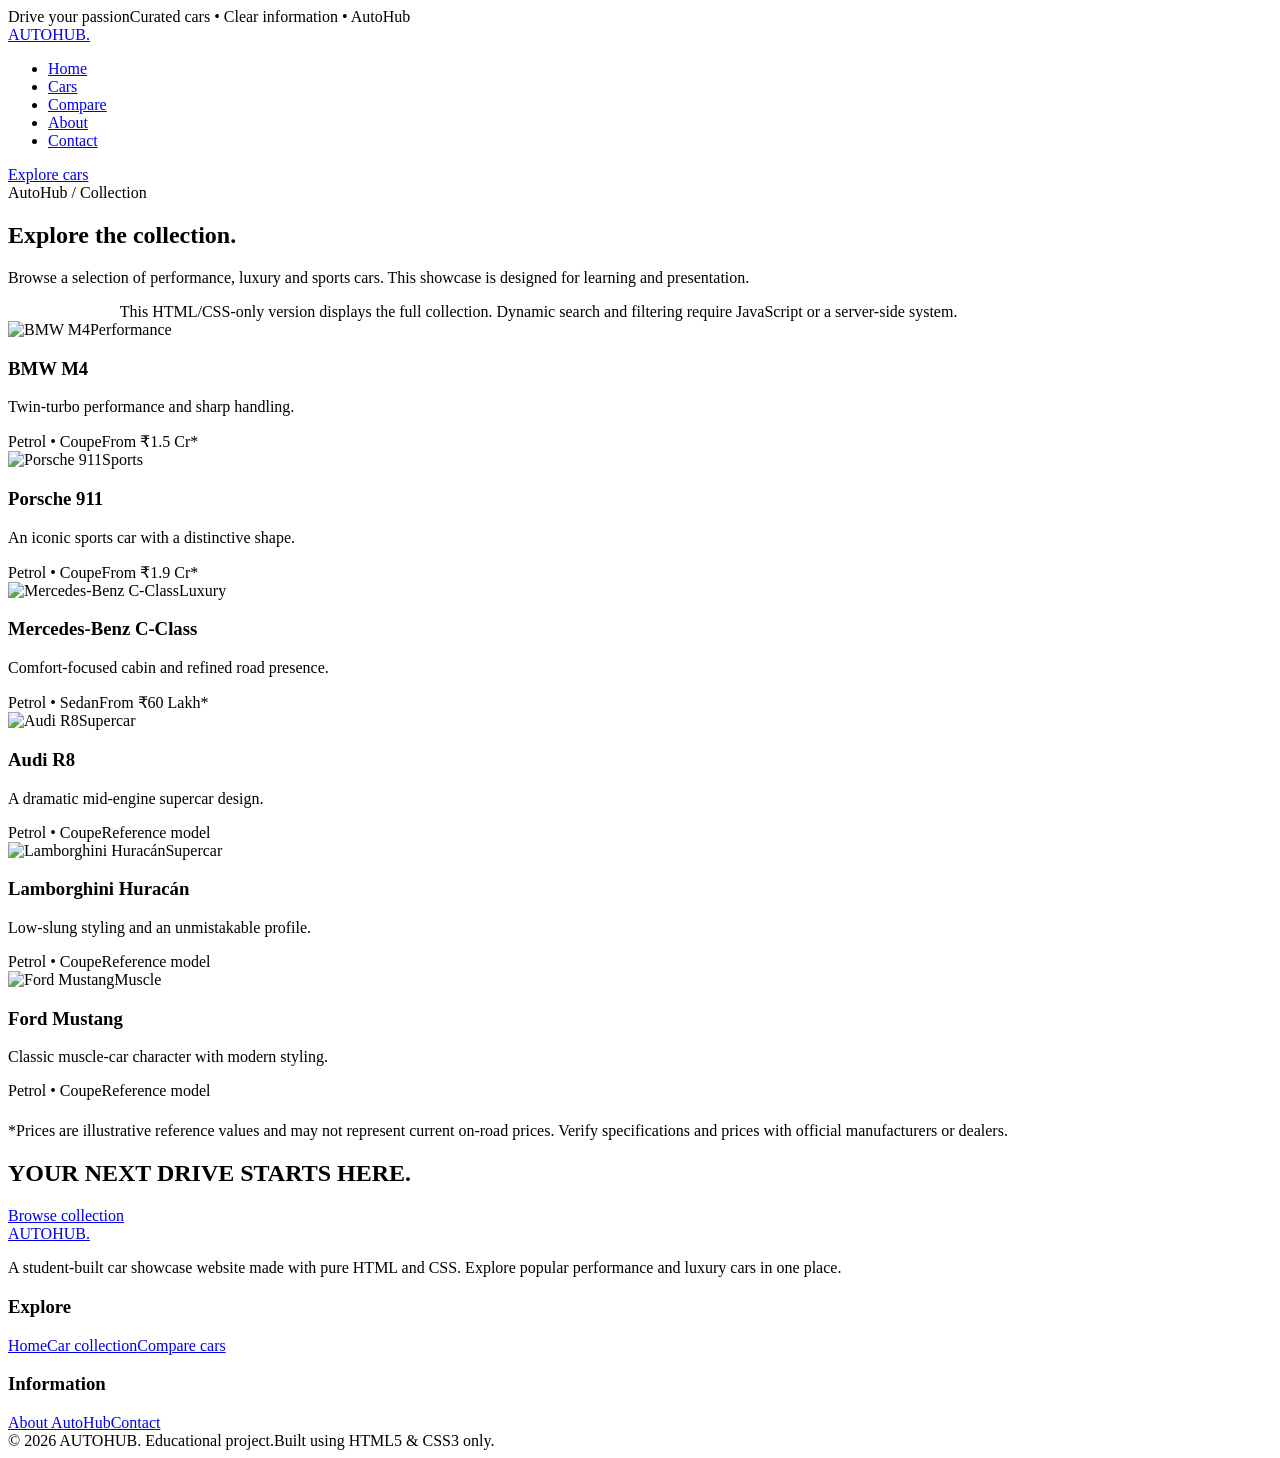
==== cars.html @ c57be039 "Add AUTOHUB cars.html" ====
<!DOCTYPE html>
<html lang="en">
<head>
  <meta charset="UTF-8">
  <meta name="viewport" content="width=device-width, initial-scale=1.0">
  <meta name="description" content="AUTOHUB car showcase website">
  <title>Car Collection | AUTOHUB</title>
  <link rel="stylesheet" href="css/style.css">
</head>
<body>

<div class="topbar"><div class="container topbar-inner"><span>Drive your passion</span><span>Curated cars • Clear information • AutoHub</span></div></div>
<header><div class="container nav">
  <a class="logo" href="index.html">AUTO<span>HUB</span>.</a>
  <ul class="nav-links"><li><a class="" href="index.html">Home</a></li><li><a class="active" href="cars.html">Cars</a></li><li><a class="" href="compare.html">Compare</a></li><li><a class="" href="about.html">About</a></li><li><a class="" href="contact.html">Contact</a></li></ul>
  <a class="nav-cta" href="cars.html">Explore cars</a>
</div></header>

<main>
<section class="page-hero"><div class="container page-heading"><div class="breadcrumb">AutoHub / Collection</div><h1>Explore the collection.</h1><p>Browse a selection of performance, luxury and sports cars. This showcase is designed for learning and presentation.</p></div></section>
<section class="section"><div class="container">
  <div class="filter-note"><strong style="color:white">Collection note:</strong> This HTML/CSS-only version displays the full collection. Dynamic search and filtering require JavaScript or a server-side system.</div>
  <div class="car-grid"><article class="car-card"><div class="car-image"><img src="https://images.unsplash.com/photo-1555215695-3004980ad54e?auto=format&fit=crop&w=900&q=80" alt="BMW M4"><span class="tag">Performance</span></div><div class="car-info"><h3>BMW M4</h3><p>Twin-turbo performance and sharp handling.</p><div class="car-meta"><span>Petrol • Coupe</span><span class="car-price">From ₹1.5 Cr*</span></div></div></article>
<article class="car-card"><div class="car-image"><img src="https://images.unsplash.com/photo-1614200187524-dc4b892acf16?auto=format&fit=crop&w=900&q=80" alt="Porsche 911"><span class="tag">Sports</span></div><div class="car-info"><h3>Porsche 911</h3><p>An iconic sports car with a distinctive shape.</p><div class="car-meta"><span>Petrol • Coupe</span><span class="car-price">From ₹1.9 Cr*</span></div></div></article>
<article class="car-card"><div class="car-image"><img src="https://images.unsplash.com/photo-1618843479313-40f8afb4b4d8?auto=format&fit=crop&w=900&q=80" alt="Mercedes-Benz C-Class"><span class="tag">Luxury</span></div><div class="car-info"><h3>Mercedes-Benz C-Class</h3><p>Comfort-focused cabin and refined road presence.</p><div class="car-meta"><span>Petrol • Sedan</span><span class="car-price">From ₹60 Lakh*</span></div></div></article>
<article class="car-card"><div class="car-image"><img src="https://i.pinimg.com/1200x/ff/14/27/ff142737c339a79e222b9c92e5a45d82.jpg" alt="Audi R8"><span class="tag">Supercar</span></div><div class="car-info"><h3>Audi R8</h3><p>A dramatic mid-engine supercar design.</p><div class="car-meta"><span>Petrol • Coupe</span><span class="car-price">Reference model</span></div></div></article>
<article class="car-card"><div class="car-image"><img src="https://images.unsplash.com/photo-1511919884226-fd3cad34687c?auto=format&fit=crop&w=900&q=80" alt="Lamborghini Huracán"><span class="tag">Supercar</span></div><div class="car-info"><h3>Lamborghini Huracán</h3><p>Low-slung styling and an unmistakable profile.</p><div class="car-meta"><span>Petrol • Coupe</span><span class="car-price">Reference model</span></div></div></article>
<article class="car-card"><div class="car-image"><img src="https://i.pinimg.com/1200x/f4/e3/09/f4e309498377c8ec5ad7ddf7c431f939.jpg" alt="Ford Mustang"><span class="tag">Muscle</span></div><div class="car-info"><h3>Ford Mustang</h3><p>Classic muscle-car character with modern styling.</p><div class="car-meta"><span>Petrol • Coupe</span><span class="car-price">Reference model</span></div></div></article>
</div>
  <p class="form-note" style="margin-top:22px">*Prices are illustrative reference values and may not represent current on-road prices. Verify specifications and prices with official manufacturers or dealers.</p>
</div></section>
</main>


<section class="cta-strip"><div class="container cta-inner"><h2>YOUR NEXT DRIVE STARTS HERE.</h2><a class="btn" href="cars.html">Browse collection</a></div></section>
<footer><div class="container">
  <div class="footer-grid">
    <div><a class="logo" href="index.html">AUTO<span>HUB</span>.</a><p>A student-built car showcase website made with pure HTML and CSS. Explore popular performance and luxury cars in one place.</p></div>
    <div><h3>Explore</h3><div class="footer-links"><a href="index.html">Home</a><a href="cars.html">Car collection</a><a href="compare.html">Compare cars</a></div></div>
    <div><h3>Information</h3><div class="footer-links"><a href="about.html">About AutoHub</a><a href="contact.html">Contact</a></div></div>
  </div>
  <div class="copyright"><span>© 2026 AUTOHUB. Educational project.</span><span>Built using HTML5 & CSS3 only.</span></div>
</div></footer>
</body>
</html>
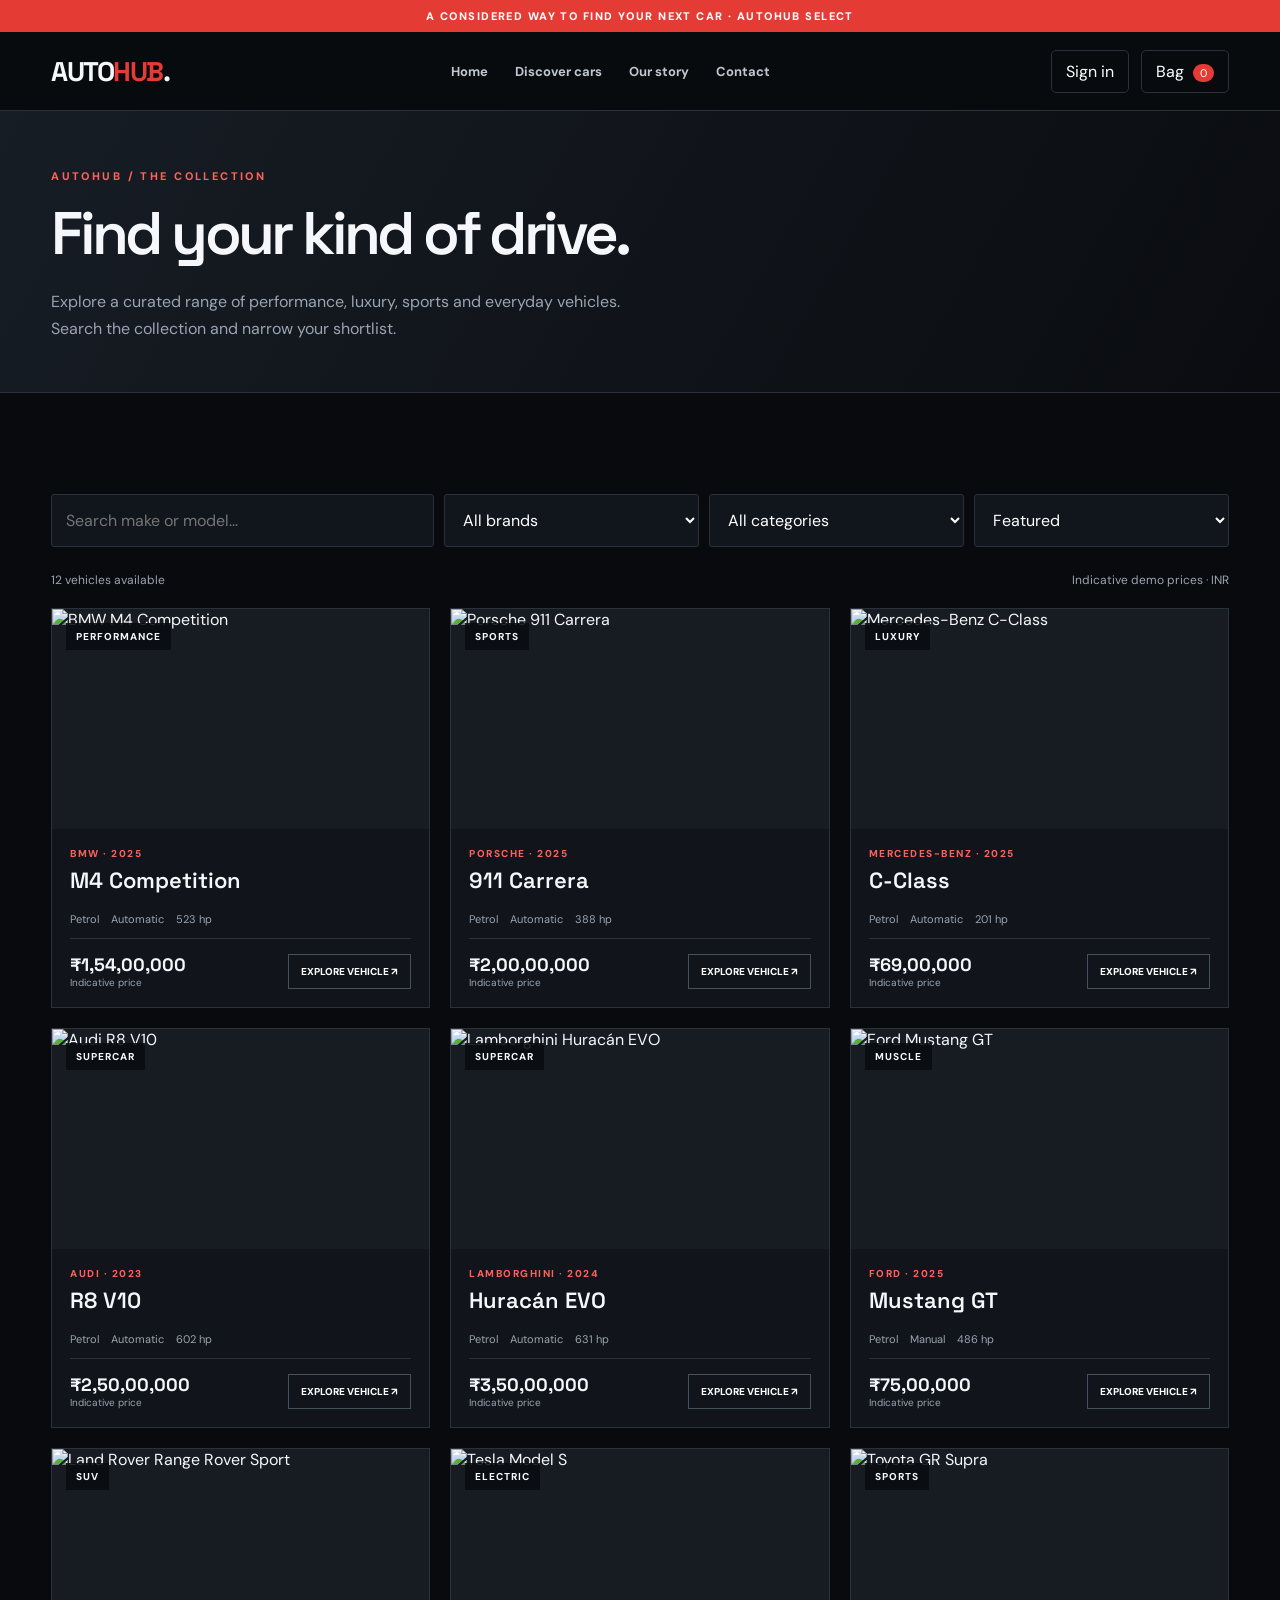
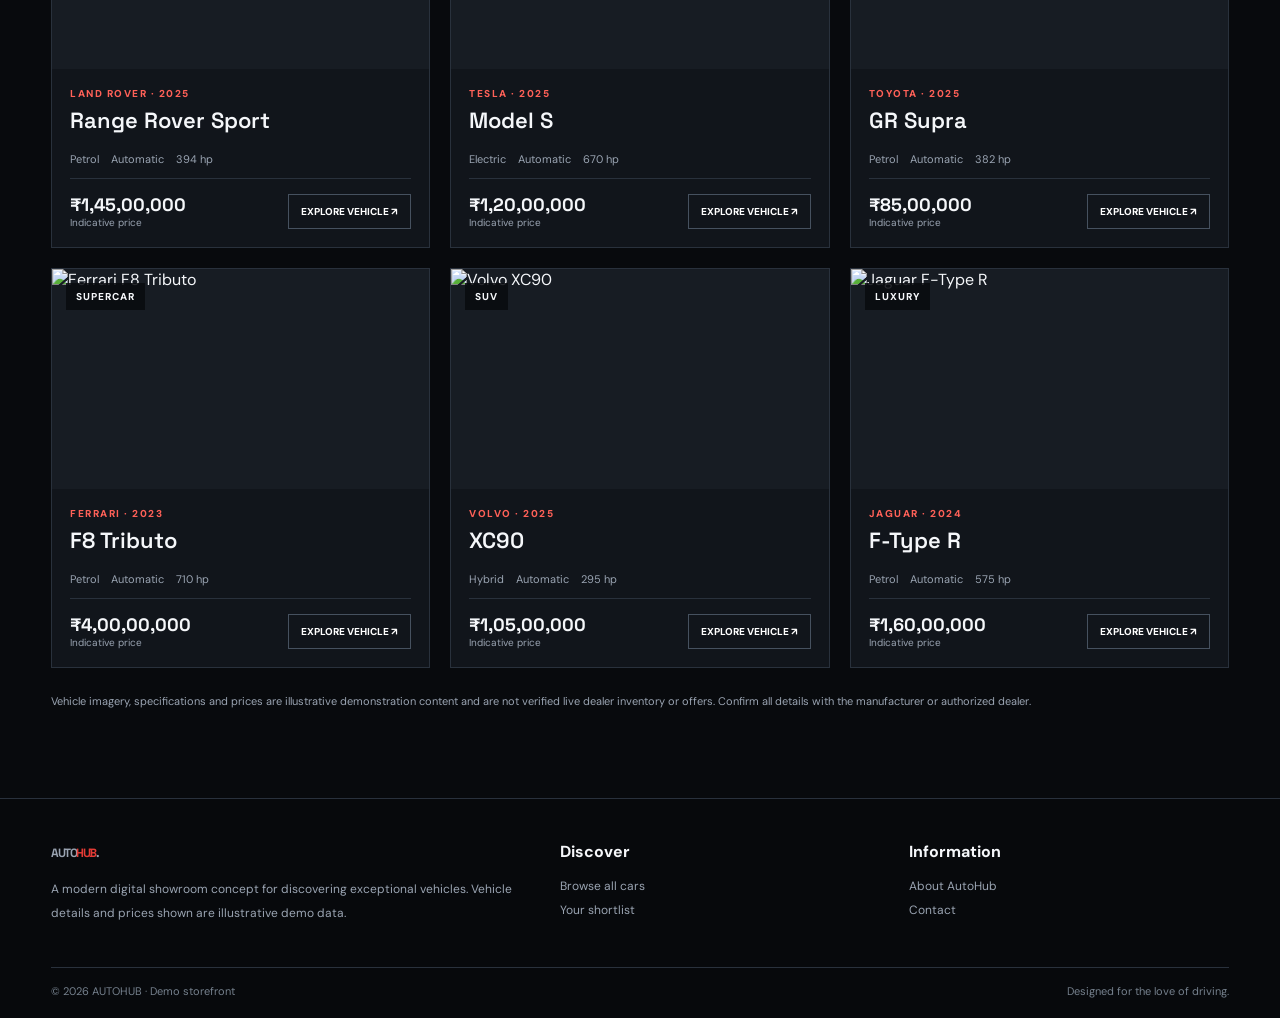
==== commit 5bb347d9: "Replace static collection with interactive vehicle marketplace" ====
--- a/cars.html
+++ b/cars.html
@@ -1,45 +1 @@
-<!DOCTYPE html>
-<html lang="en">
-<head>
-  <meta charset="UTF-8">
-  <meta name="viewport" content="width=device-width, initial-scale=1.0">
-  <meta name="description" content="AUTOHUB car showcase website">
-  <title>Car Collection | AUTOHUB</title>
-  <link rel="stylesheet" href="css/style.css">
-</head>
-<body>
-
-<div class="topbar"><div class="container topbar-inner"><span>Drive your passion</span><span>Curated cars • Clear information • AutoHub</span></div></div>
-<header><div class="container nav">
-  <a class="logo" href="index.html">AUTO<span>HUB</span>.</a>
-  <ul class="nav-links"><li><a class="" href="index.html">Home</a></li><li><a class="active" href="cars.html">Cars</a></li><li><a class="" href="compare.html">Compare</a></li><li><a class="" href="about.html">About</a></li><li><a class="" href="contact.html">Contact</a></li></ul>
-  <a class="nav-cta" href="cars.html">Explore cars</a>
-</div></header>
-
-<main>
-<section class="page-hero"><div class="container page-heading"><div class="breadcrumb">AutoHub / Collection</div><h1>Explore the collection.</h1><p>Browse a selection of performance, luxury and sports cars. This showcase is designed for learning and presentation.</p></div></section>
-<section class="section"><div class="container">
-  <div class="filter-note"><strong style="color:white">Collection note:</strong> This HTML/CSS-only version displays the full collection. Dynamic search and filtering require JavaScript or a server-side system.</div>
-  <div class="car-grid"><article class="car-card"><div class="car-image"><img src="https://images.unsplash.com/photo-1555215695-3004980ad54e?auto=format&fit=crop&w=900&q=80" alt="BMW M4"><span class="tag">Performance</span></div><div class="car-info"><h3>BMW M4</h3><p>Twin-turbo performance and sharp handling.</p><div class="car-meta"><span>Petrol • Coupe</span><span class="car-price">From ₹1.5 Cr*</span></div></div></article>
-<article class="car-card"><div class="car-image"><img src="https://images.unsplash.com/photo-1614200187524-dc4b892acf16?auto=format&fit=crop&w=900&q=80" alt="Porsche 911"><span class="tag">Sports</span></div><div class="car-info"><h3>Porsche 911</h3><p>An iconic sports car with a distinctive shape.</p><div class="car-meta"><span>Petrol • Coupe</span><span class="car-price">From ₹1.9 Cr*</span></div></div></article>
-<article class="car-card"><div class="car-image"><img src="https://images.unsplash.com/photo-1618843479313-40f8afb4b4d8?auto=format&fit=crop&w=900&q=80" alt="Mercedes-Benz C-Class"><span class="tag">Luxury</span></div><div class="car-info"><h3>Mercedes-Benz C-Class</h3><p>Comfort-focused cabin and refined road presence.</p><div class="car-meta"><span>Petrol • Sedan</span><span class="car-price">From ₹60 Lakh*</span></div></div></article>
-<article class="car-card"><div class="car-image"><img src="https://i.pinimg.com/1200x/ff/14/27/ff142737c339a79e222b9c92e5a45d82.jpg" alt="Audi R8"><span class="tag">Supercar</span></div><div class="car-info"><h3>Audi R8</h3><p>A dramatic mid-engine supercar design.</p><div class="car-meta"><span>Petrol • Coupe</span><span class="car-price">Reference model</span></div></div></article>
-<article class="car-card"><div class="car-image"><img src="https://images.unsplash.com/photo-1511919884226-fd3cad34687c?auto=format&fit=crop&w=900&q=80" alt="Lamborghini Huracán"><span class="tag">Supercar</span></div><div class="car-info"><h3>Lamborghini Huracán</h3><p>Low-slung styling and an unmistakable profile.</p><div class="car-meta"><span>Petrol • Coupe</span><span class="car-price">Reference model</span></div></div></article>
-<article class="car-card"><div class="car-image"><img src="https://i.pinimg.com/1200x/f4/e3/09/f4e309498377c8ec5ad7ddf7c431f939.jpg" alt="Ford Mustang"><span class="tag">Muscle</span></div><div class="car-info"><h3>Ford Mustang</h3><p>Classic muscle-car character with modern styling.</p><div class="car-meta"><span>Petrol • Coupe</span><span class="car-price">Reference model</span></div></div></article>
-</div>
-  <p class="form-note" style="margin-top:22px">*Prices are illustrative reference values and may not represent current on-road prices. Verify specifications and prices with official manufacturers or dealers.</p>
-</div></section>
-</main>
-
-
-<section class="cta-strip"><div class="container cta-inner"><h2>YOUR NEXT DRIVE STARTS HERE.</h2><a class="btn" href="cars.html">Browse collection</a></div></section>
-<footer><div class="container">
-  <div class="footer-grid">
-    <div><a class="logo" href="index.html">AUTO<span>HUB</span>.</a><p>A student-built car showcase website made with pure HTML and CSS. Explore popular performance and luxury cars in one place.</p></div>
-    <div><h3>Explore</h3><div class="footer-links"><a href="index.html">Home</a><a href="cars.html">Car collection</a><a href="compare.html">Compare cars</a></div></div>
-    <div><h3>Information</h3><div class="footer-links"><a href="about.html">About AutoHub</a><a href="contact.html">Contact</a></div></div>
-  </div>
-  <div class="copyright"><span>© 2026 AUTOHUB. Educational project.</span><span>Built using HTML5 & CSS3 only.</span></div>
-</div></footer>
-</body>
-</html>+<!doctype html><html lang="en"><head><meta charset="utf-8"><meta name="viewport" content="width=device-width,initial-scale=1"><title>Discover cars | AUTOHUB</title><link rel="stylesheet" href="css/store.css"></head><body><div id="site-header"></div><main><section class="shophead"><div class="wrap"><div class="kicker">AUTOHUB / The collection</div><h1>Find your kind of drive.</h1><p>Explore a curated range of performance, luxury, sports and everyday vehicles. Search the collection and narrow your shortlist.</p></div></section><section class="sectionx"><div class="wrap"><div class="shoptools"><input class="control" id="search" type="search" placeholder="Search make or model..."><select class="control" id="brand-filter"><option value="">All brands</option><option>BMW</option><option>Porsche</option><option>Mercedes-Benz</option><option>Audi</option><option>Lamborghini</option><option>Ford</option><option>Land Rover</option><option>Tesla</option><option>Toyota</option><option>Ferrari</option><option>Volvo</option><option>Jaguar</option></select><select class="control" id="type-filter"><option value="">All categories</option><option>Performance</option><option>Sports</option><option>Luxury</option><option>Supercar</option><option>Muscle</option><option>SUV</option><option>Electric</option></select><select class="control" id="sort-filter"><option value="featured">Featured</option><option value="low">Price: low to high</option><option value="high">Price: high to low</option><option value="az">Name: A to Z</option></select></div><div class="resultsline"><span id="result-count">12 vehicles available</span><span>Indicative demo prices · INR</span></div><div class="cargrid" id="catalog-grid"></div><p style="color:var(--muted);font-size:11px;line-height:1.7;margin-top:24px">Vehicle imagery, specifications and prices are illustrative demonstration content and are not verified live dealer inventory or offers. Confirm all details with the manufacturer or authorized dealer.</p></div></section></main><div id="site-footer"></div><script src="js/store.js"></script></body></html>
--- a/css/store.css
+++ b/css/store.css
@@ -0,0 +1,17 @@
+@import url('https://fonts.googleapis.com/css2?family=DM+Sans:wght@400;500;600;700;800&family=Space+Grotesk:wght@400;500;600;700&display=swap');
+:root{--ink:#080a0d;--panel:#11151b;--panel2:#191f27;--line:#29313c;--muted:#9aa4b2;--white:#f5f7fa;--red:#e43b35;--red2:#ff5148;--green:#67d5a1}
+*{box-sizing:border-box}body{margin:0;background:var(--ink);color:var(--white);font-family:'DM Sans',sans-serif}a{color:inherit;text-decoration:none}button,input,select{font:inherit}img{max-width:100%;display:block}.wrap{width:min(1220px,92%);margin:auto}
+.announcement{background:#e43b35;color:white;text-align:center;padding:9px;font-size:11px;font-weight:800;letter-spacing:.13em;text-transform:uppercase}
+.site-header{position:sticky;top:0;z-index:50;background:#090c10ed;backdrop-filter:blur(18px);border-bottom:1px solid var(--line)}.navrow{height:78px;display:flex;align-items:center;justify-content:space-between;gap:25px}.brand{font:700 27px 'Space Grotesk';letter-spacing:-1.5px}.brand span{color:var(--red)}.navlinks{display:flex;gap:27px;color:#c0c7d0;font-size:13px;font-weight:700}.navlinks a:hover,.navlinks a.active{color:#ff6158}.navright{display:flex;align-items:center;gap:12px}.iconbtn{background:transparent;border:1px solid var(--line);color:white;padding:10px 14px;border-radius:5px;cursor:pointer}.cartcount{background:var(--red);padding:2px 7px;border-radius:20px;font-size:11px;margin-left:5px}.menu-toggle{display:none}
+.hero-pro{min-height:610px;display:flex;align-items:center;position:relative;overflow:hidden;background:linear-gradient(90deg,#07090df5 0%,#07090dcc 43%,#07090d20 100%),url('https://images.unsplash.com/photo-1503376780353-7e6692767b70?auto=format&fit=crop&w=2200&q=90') center/cover}.hero-pro:after{content:'AUTOHUB';position:absolute;right:-35px;bottom:-55px;font:700 clamp(100px,20vw,260px) 'Space Grotesk';color:#ffffff09;pointer-events:none}.hero-copy{max-width:680px;padding:85px 0;position:relative;z-index:1}.kicker{color:#ff6259;font-size:11px;letter-spacing:.22em;text-transform:uppercase;font-weight:800}.hero-copy h1{font:700 clamp(48px,7.8vw,100px)/.92 'Space Grotesk';letter-spacing:-.07em;margin:20px 0}.hero-copy h1 span{color:var(--red)}.hero-copy p{color:#c2c9d2;max-width:500px;line-height:1.8}.actions{display:flex;gap:12px;flex-wrap:wrap;margin-top:28px}.btnx{display:inline-flex;align-items:center;justify-content:center;border:1px solid var(--red);background:var(--red);color:white;padding:14px 20px;border-radius:3px;font-size:12px;font-weight:800;letter-spacing:.06em;text-transform:uppercase;cursor:pointer;transition:.2s}.btnx:hover{background:#ff5148;transform:translateY(-2px)}.btnx.ghost{background:transparent;border-color:#626d7b}.btnx.ghost:hover{border-color:var(--red);color:#ff6158}
+.trustbar{display:grid;grid-template-columns:repeat(4,1fr);border:1px solid var(--line);background:#0d1116}.trustitem{padding:22px;border-right:1px solid var(--line)}.trustitem:last-child{border:0}.trustitem b{display:block;font:600 22px 'Space Grotesk'}.trustitem span{color:var(--muted);font-size:11px;text-transform:uppercase;letter-spacing:.1em}
+.sectionx{padding:76px 0}.sectiondark{background:#0d1116}.sectiontitle{display:flex;align-items:end;justify-content:space-between;gap:25px;margin-bottom:28px}.sectiontitle h2{font:600 clamp(32px,4vw,48px)/1 'Space Grotesk';letter-spacing:-.05em;margin:10px 0}.sectiontitle p{color:var(--muted);max-width:430px;font-size:13px;line-height:1.7}.cargrid{display:grid;grid-template-columns:repeat(3,1fr);gap:20px}.vehicle{background:var(--panel);border:1px solid var(--line);overflow:hidden;transition:.25s;min-width:0}.vehicle:hover{transform:translateY(-5px);border-color:#8a3432}.vehicle-photo{height:220px;position:relative;overflow:hidden;background:#171c23}.vehicle-photo img{width:100%;height:100%;object-fit:cover;transition:transform .5s}.vehicle:hover .vehicle-photo img{transform:scale(1.045)}.pill{position:absolute;left:14px;top:14px;background:#080b0fdf;padding:7px 10px;font-size:10px;text-transform:uppercase;letter-spacing:.1em;font-weight:800}.vehicle-body{padding:18px}.vehicle-brand{font-size:10px;color:#ff6158;letter-spacing:.15em;text-transform:uppercase;font-weight:800}.vehicle h3{font:600 22px 'Space Grotesk';margin:6px 0}.vehicle-spec{display:flex;gap:12px;flex-wrap:wrap;color:var(--muted);font-size:11px;padding:12px 0;border-bottom:1px solid var(--line)}.vehicle-bottom{display:flex;align-items:center;justify-content:space-between;gap:10px;padding-top:14px}.price{font:700 18px 'Space Grotesk'}.price small{display:block;font:400 10px 'DM Sans';color:var(--muted)}.smallbtn{border:1px solid #46515f;background:transparent;color:white;padding:10px 12px;font-size:10px;text-transform:uppercase;font-weight:800;cursor:pointer}.smallbtn:hover{background:var(--red);border-color:var(--red)}
+.shophead{padding:58px 0 34px;background:linear-gradient(120deg,#171d25,#0a0c10);border-bottom:1px solid var(--line)}.shophead h1{font:600 clamp(38px,5vw,60px) 'Space Grotesk';letter-spacing:-.06em;margin:12px 0}.shophead p{color:var(--muted);max-width:620px;line-height:1.7}.shoptools{display:grid;grid-template-columns:1.5fr repeat(3,1fr);gap:10px;margin:25px 0}.control{width:100%;padding:14px;background:#11161d;color:white;border:1px solid var(--line);outline:none;border-radius:3px}.control:focus{border-color:var(--red)}.resultsline{display:flex;justify-content:space-between;color:var(--muted);font-size:12px;margin:15px 0 20px}
+.productlayout{display:grid;grid-template-columns:1.2fr .8fr;gap:48px;padding:55px 0 80px}.productheroimg{width:100%;height:480px;object-fit:cover;background:#171c23}.productinfo{position:sticky;top:115px;align-self:start}.productinfo h1{font:600 clamp(38px,5vw,60px)/1 'Space Grotesk';letter-spacing:-.06em;margin:12px 0}.productinfo p{color:var(--muted);line-height:1.8}.bigprice{font:700 30px 'Space Grotesk';margin:25px 0}.specgrid{display:grid;grid-template-columns:repeat(2,1fr);gap:10px;margin:24px 0}.specbox{padding:15px;background:var(--panel);border:1px solid var(--line)}.specbox span{display:block;color:var(--muted);font-size:10px;text-transform:uppercase;letter-spacing:.1em}.specbox b{display:block;margin-top:6px;font-size:14px}.wide{width:100%;margin-top:10px}
+.cartlayout{display:grid;grid-template-columns:1.5fr .8fr;gap:24px;padding:45px 0 80px}.cartrow{display:grid;grid-template-columns:130px 1fr auto;gap:18px;padding:18px 0;border-bottom:1px solid var(--line);align-items:center}.cartrow img{width:130px;height:90px;object-fit:cover}.cartrow h3{margin:0 0 7px;font:600 18px 'Space Grotesk'}.cartrow p{color:var(--muted);font-size:12px;margin:0}.summary{background:var(--panel);border:1px solid var(--line);padding:24px;height:max-content}.summary h2{font:600 24px 'Space Grotesk';margin-top:0}.sumline{display:flex;justify-content:space-between;padding:12px 0;border-bottom:1px solid var(--line);font-size:13px;color:var(--muted)}.sumline.total{color:white;font-weight:800;font-size:17px;border:0}
+.formpanel{max-width:780px;margin:45px auto 80px;padding:30px;background:var(--panel);border:1px solid var(--line)}.formpanel h2{font:600 28px 'Space Grotesk'}.formgrid{display:grid;grid-template-columns:1fr 1fr;gap:14px}.field label{display:block;color:#c6ced8;font-size:11px;margin:14px 0 7px}.field input,.field select{width:100%;padding:13px;background:#090d12;border:1px solid var(--line);color:white;border-radius:3px}.notice{padding:13px;background:#19251f;border:1px solid #315b47;color:#b8ebd0;font-size:12px;line-height:1.6;margin:18px 0}
+.empty{text-align:center;padding:60px 20px;background:var(--panel);border:1px dashed #3a4654}.empty h2{font:600 28px 'Space Grotesk'}.empty p{color:var(--muted)}
+.footerx{border-top:1px solid var(--line);background:#07090c;padding:42px 0 20px}.footergrid{display:grid;grid-template-columns:1.5fr 1fr 1fr;gap:30px}.footergrid p,.footergrid a{color:var(--muted);font-size:12px;line-height:2}.footergrid h4{margin:0 0 12px}.footerbottom{border-top:1px solid var(--line);margin-top:30px;padding-top:16px;color:#75808d;font-size:11px;display:flex;justify-content:space-between}
+.toast{position:fixed;bottom:22px;right:22px;background:#f5f7fa;color:#111;padding:14px 18px;border-radius:4px;box-shadow:0 10px 35px #0008;z-index:100;font-size:13px;font-weight:700;transform:translateY(120px);opacity:0;transition:.3s}.toast.show{transform:translateY(0);opacity:1}
+@media(max-width:850px){.navlinks{gap:13px}.cargrid{grid-template-columns:repeat(2,1fr)}.shoptools{grid-template-columns:1fr 1fr}.productlayout,.cartlayout{grid-template-columns:1fr}.productinfo{position:static}.productheroimg{height:380px}}
+@media(max-width:600px){.announcement{font-size:9px}.navrow{height:auto;min-height:68px;flex-wrap:wrap;padding:12px 0}.navlinks{order:3;width:100%;overflow:auto;justify-content:space-between;gap:17px;padding:6px 0}.navlinks a{white-space:nowrap;font-size:11px}.navright .iconbtn:first-child{display:none}.hero-pro{min-height:560px;background-position:62% center}.trustbar{grid-template-columns:1fr 1fr}.trustitem:nth-child(2){border-right:0}.trustitem:nth-child(-n+2){border-bottom:1px solid var(--line)}.sectionx{padding:55px 0}.sectiontitle{display:block}.cargrid{grid-template-columns:1fr}.vehicle-photo{height:230px}.shoptools{grid-template-columns:1fr 1fr}.shoptools input{grid-column:1/-1}.cartrow{grid-template-columns:90px 1fr}.cartrow img{width:90px;height:75px}.cartrow .cartprice{grid-column:2}.productheroimg{height:260px}.formgrid{grid-template-columns:1fr}.footergrid{grid-template-columns:1fr}.footerbottom{display:block;line-height:2}}
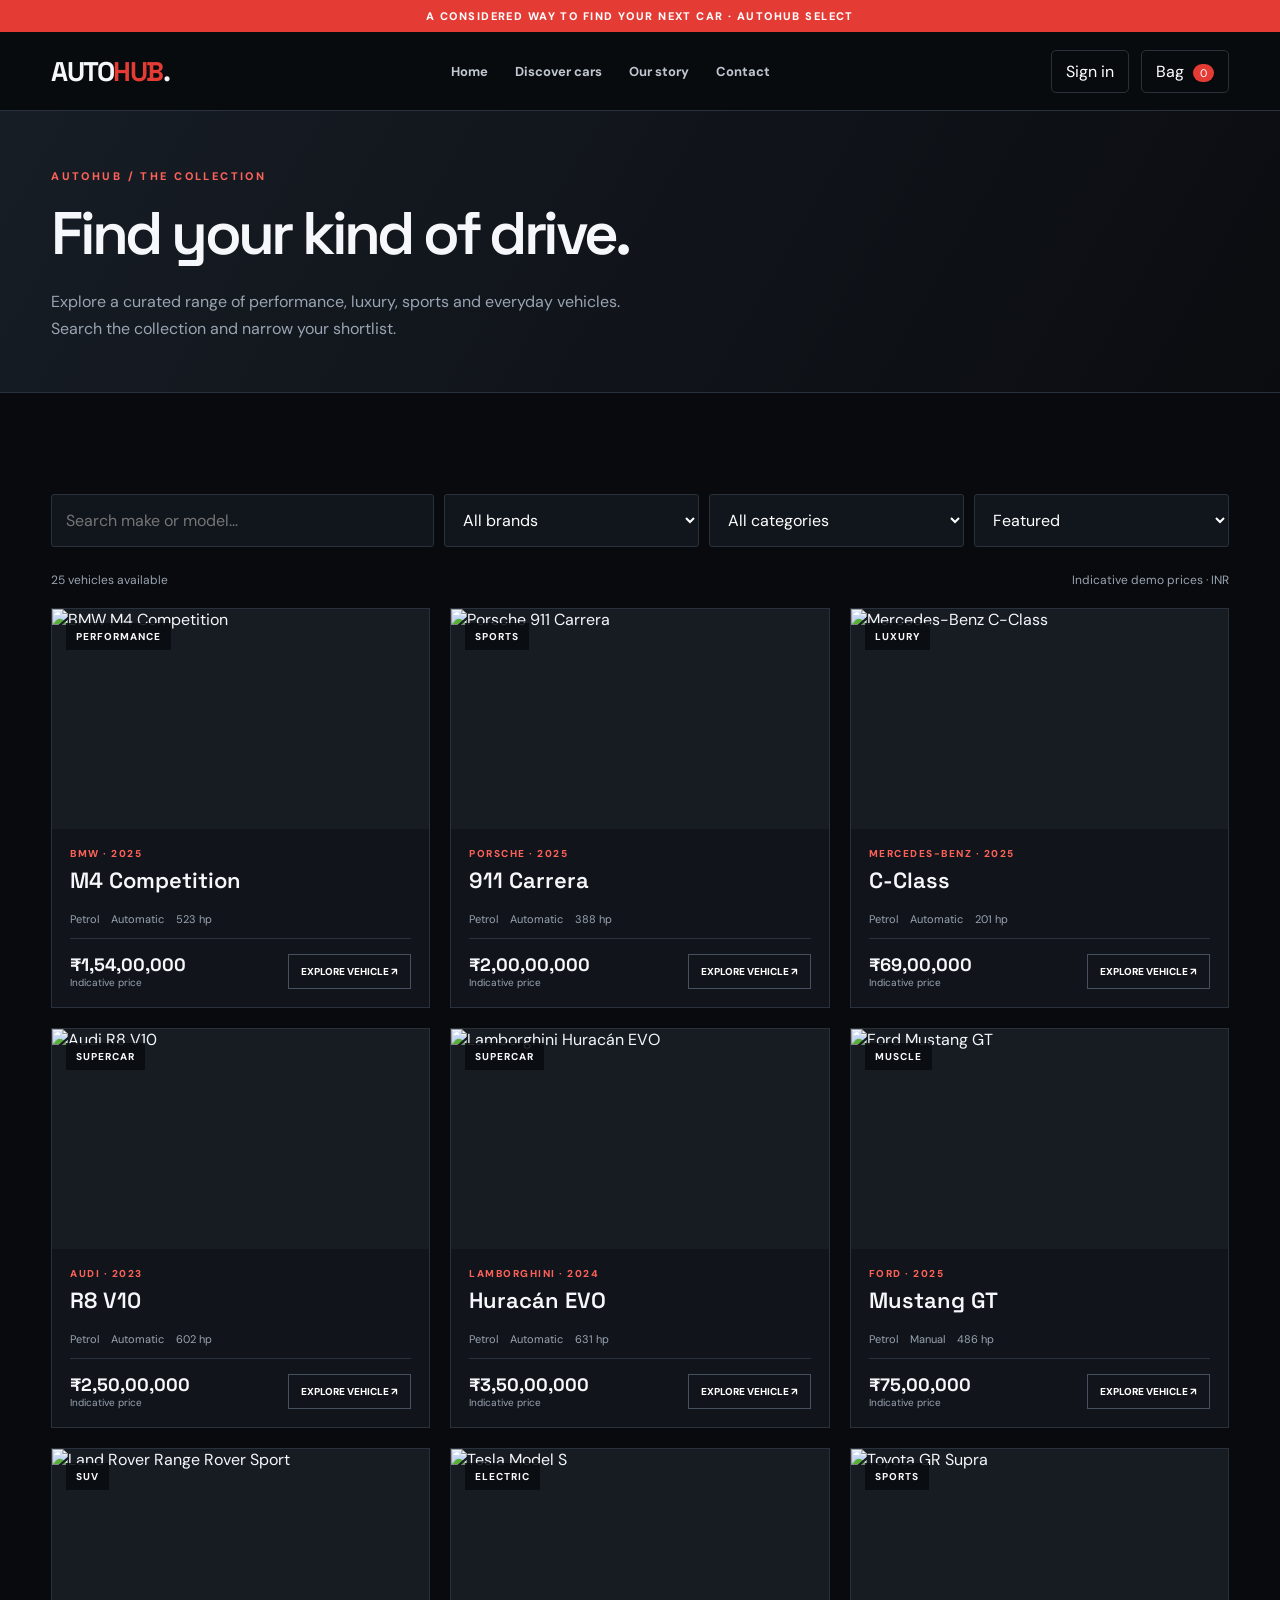
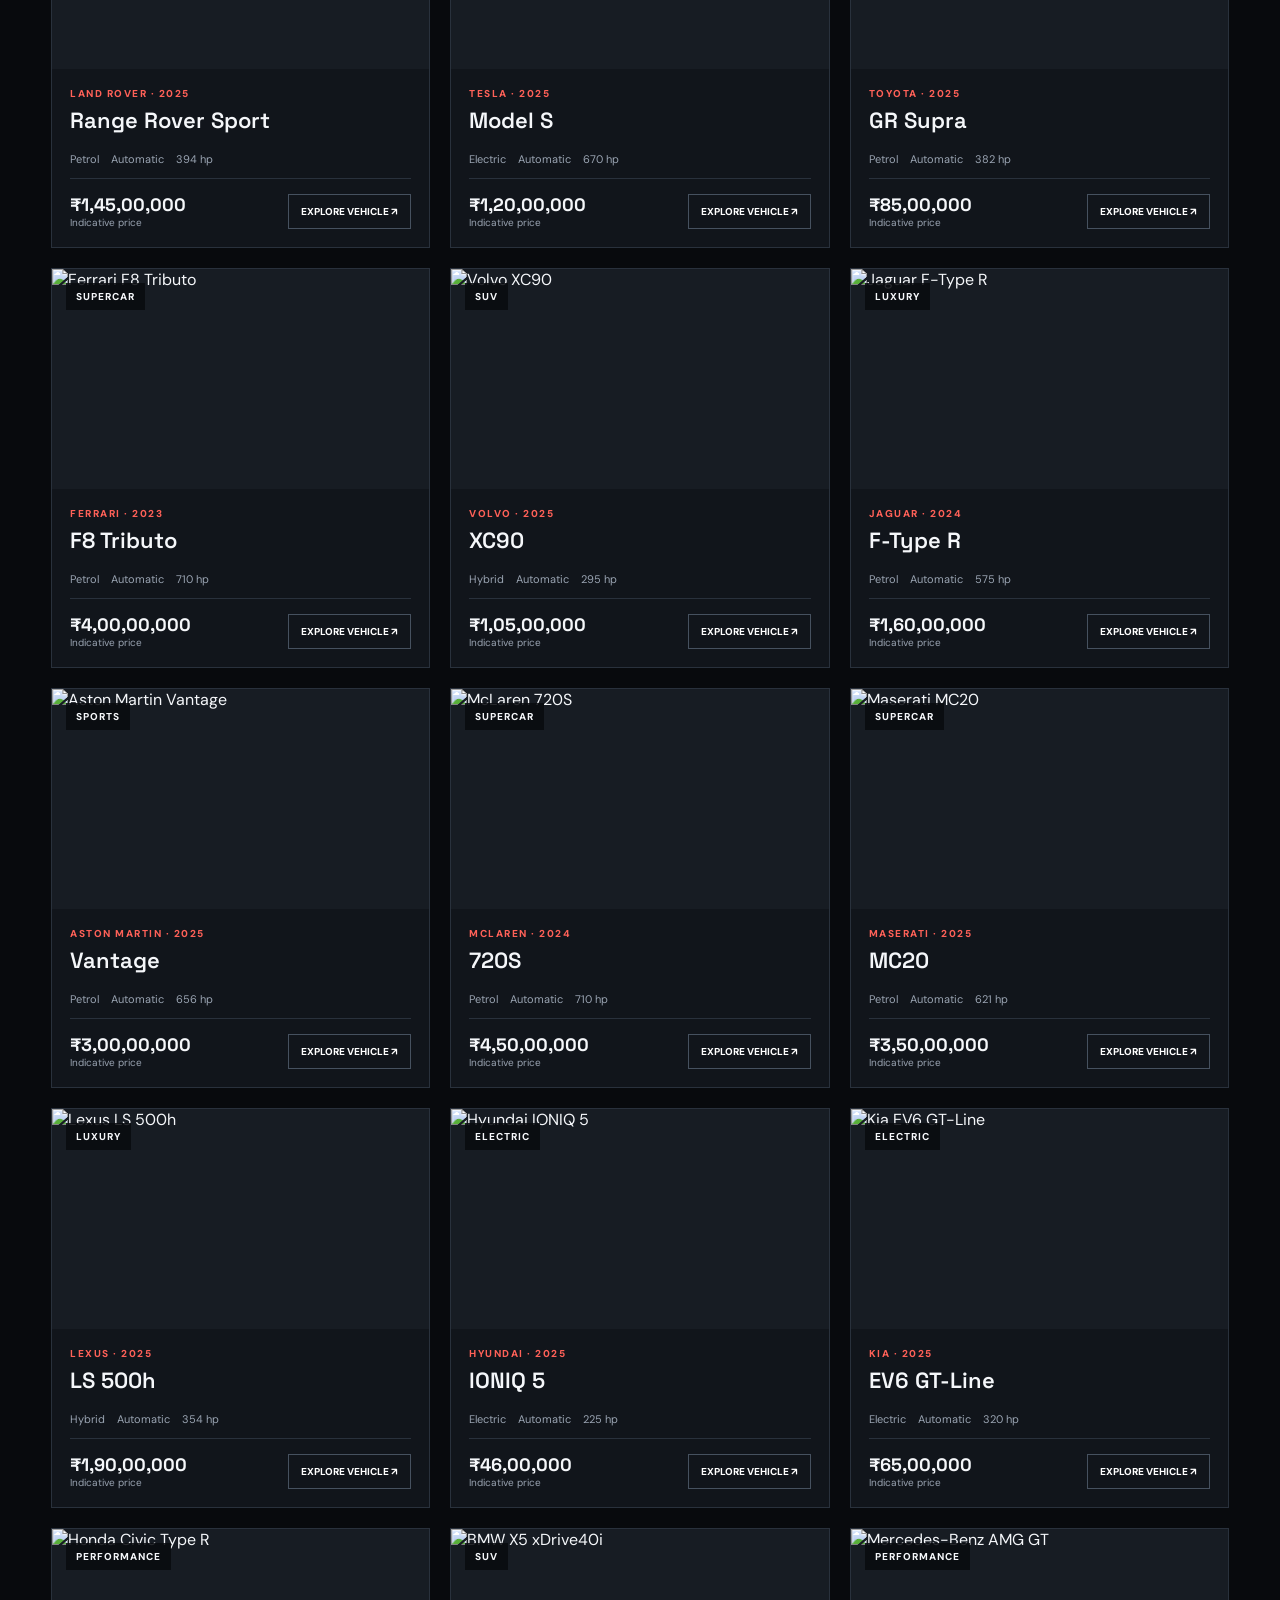
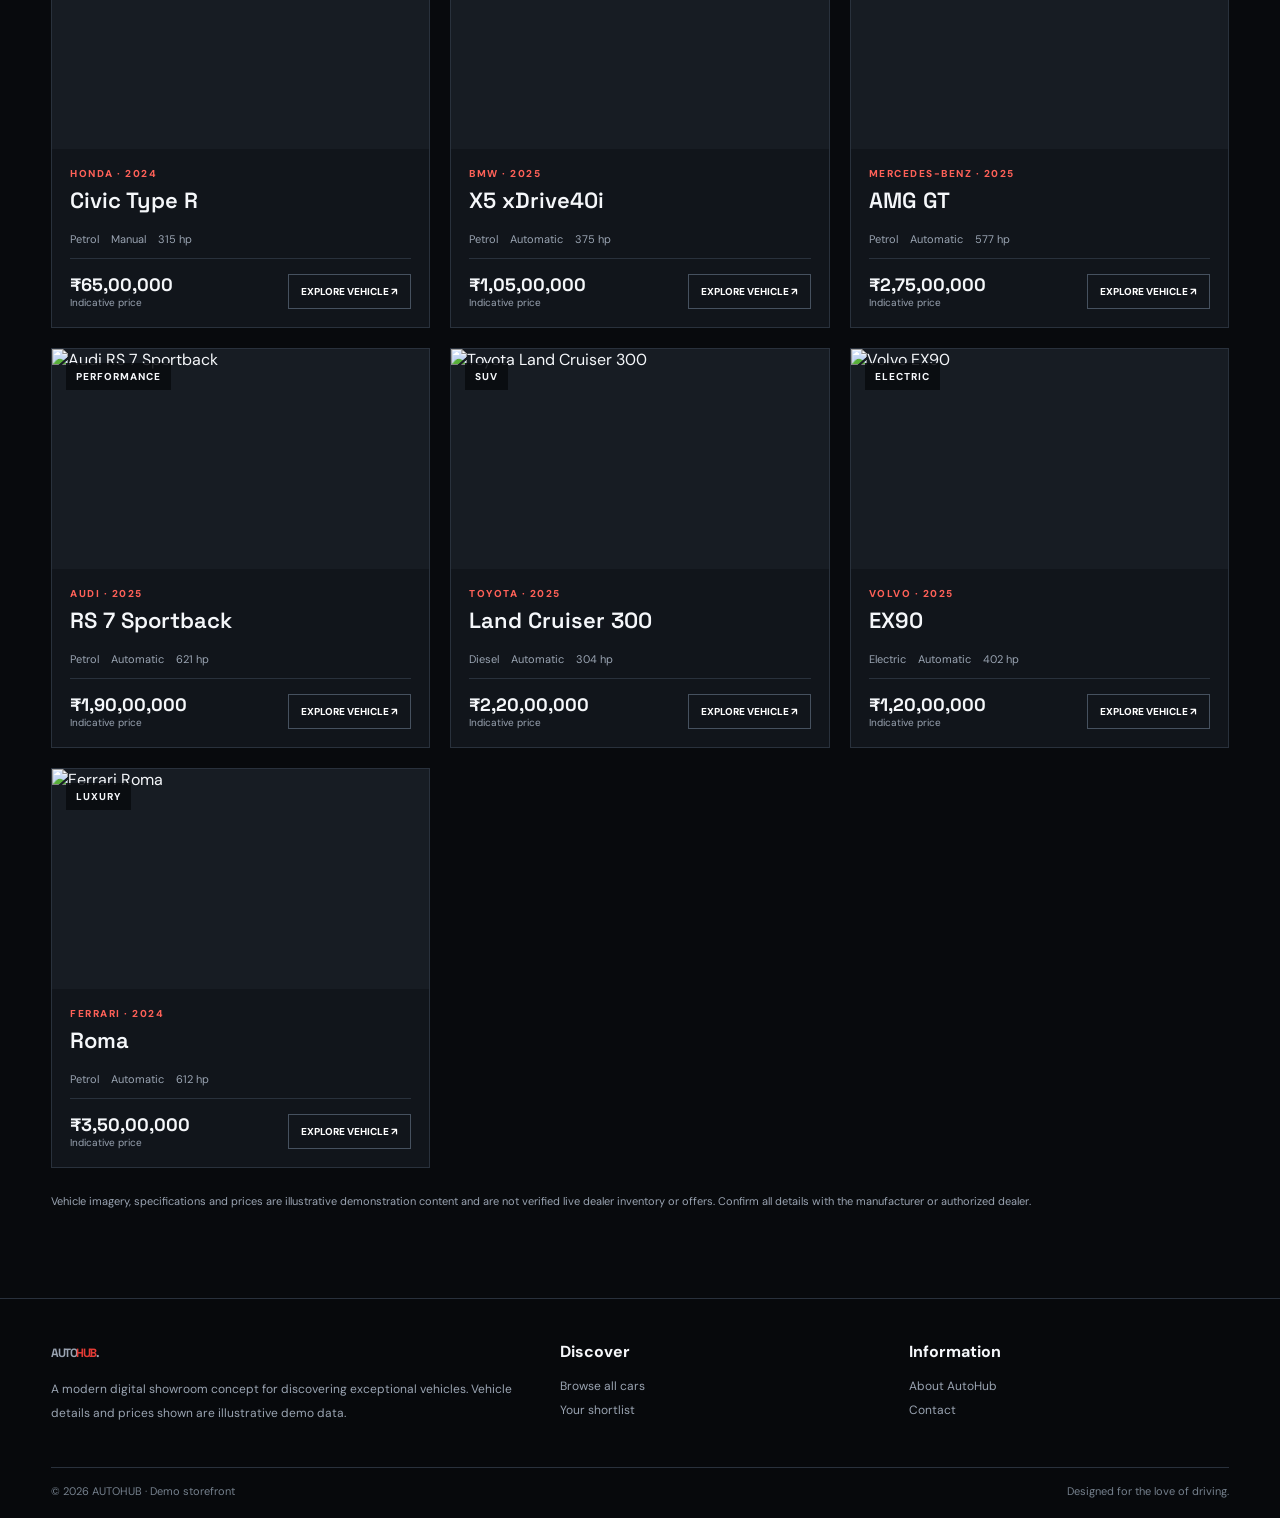
==== commit 5e45f626: "Update filters for expanded 25-car catalogue" ====
--- a/cars.html
+++ b/cars.html
@@ -1 +1 @@
-<!doctype html><html lang="en"><head><meta charset="utf-8"><meta name="viewport" content="width=device-width,initial-scale=1"><title>Discover cars | AUTOHUB</title><link rel="stylesheet" href="css/store.css"></head><body><div id="site-header"></div><main><section class="shophead"><div class="wrap"><div class="kicker">AUTOHUB / The collection</div><h1>Find your kind of drive.</h1><p>Explore a curated range of performance, luxury, sports and everyday vehicles. Search the collection and narrow your shortlist.</p></div></section><section class="sectionx"><div class="wrap"><div class="shoptools"><input class="control" id="search" type="search" placeholder="Search make or model..."><select class="control" id="brand-filter"><option value="">All brands</option><option>BMW</option><option>Porsche</option><option>Mercedes-Benz</option><option>Audi</option><option>Lamborghini</option><option>Ford</option><option>Land Rover</option><option>Tesla</option><option>Toyota</option><option>Ferrari</option><option>Volvo</option><option>Jaguar</option></select><select class="control" id="type-filter"><option value="">All categories</option><option>Performance</option><option>Sports</option><option>Luxury</option><option>Supercar</option><option>Muscle</option><option>SUV</option><option>Electric</option></select><select class="control" id="sort-filter"><option value="featured">Featured</option><option value="low">Price: low to high</option><option value="high">Price: high to low</option><option value="az">Name: A to Z</option></select></div><div class="resultsline"><span id="result-count">12 vehicles available</span><span>Indicative demo prices · INR</span></div><div class="cargrid" id="catalog-grid"></div><p style="color:var(--muted);font-size:11px;line-height:1.7;margin-top:24px">Vehicle imagery, specifications and prices are illustrative demonstration content and are not verified live dealer inventory or offers. Confirm all details with the manufacturer or authorized dealer.</p></div></section></main><div id="site-footer"></div><script src="js/store.js"></script></body></html>+<!doctype html><html lang="en"><head><meta charset="utf-8"><meta name="viewport" content="width=device-width,initial-scale=1"><title>Discover cars | AUTOHUB</title><link rel="stylesheet" href="css/store.css"></head><body><div id="site-header"></div><main><section class="shophead"><div class="wrap"><div class="kicker">AUTOHUB / The collection</div><h1>Find your kind of drive.</h1><p>Explore a curated range of performance, luxury, sports and everyday vehicles. Search the collection and narrow your shortlist.</p></div></section><section class="sectionx"><div class="wrap"><div class="shoptools"><input class="control" id="search" type="search" placeholder="Search make or model..."><select class="control" id="brand-filter"><option value="">All brands</option><option>BMW</option><option>Porsche</option><option>Mercedes-Benz</option><option>Audi</option><option>Lamborghini</option><option>Ford</option><option>Land Rover</option><option>Tesla</option><option>Toyota</option><option>Ferrari</option><option>Volvo</option><option>Jaguar</option><option>Aston Martin</option><option>McLaren</option><option>Maserati</option><option>Lexus</option><option>Hyundai</option><option>Kia</option><option>Honda</option></select><select class="control" id="type-filter"><option value="">All categories</option><option>Performance</option><option>Sports</option><option>Luxury</option><option>Supercar</option><option>Muscle</option><option>SUV</option><option>Electric</option></select><select class="control" id="sort-filter"><option value="featured">Featured</option><option value="low">Price: low to high</option><option value="high">Price: high to low</option><option value="az">Name: A to Z</option></select></div><div class="resultsline"><span id="result-count">25 vehicles available</span><span>Indicative demo prices · INR</span></div><div class="cargrid" id="catalog-grid"></div><p style="color:var(--muted);font-size:11px;line-height:1.7;margin-top:24px">Vehicle imagery, specifications and prices are illustrative demonstration content and are not verified live dealer inventory or offers. Confirm all details with the manufacturer or authorized dealer.</p></div></section></main><div id="site-footer"></div><script src="js/store.js"></script></body></html>
